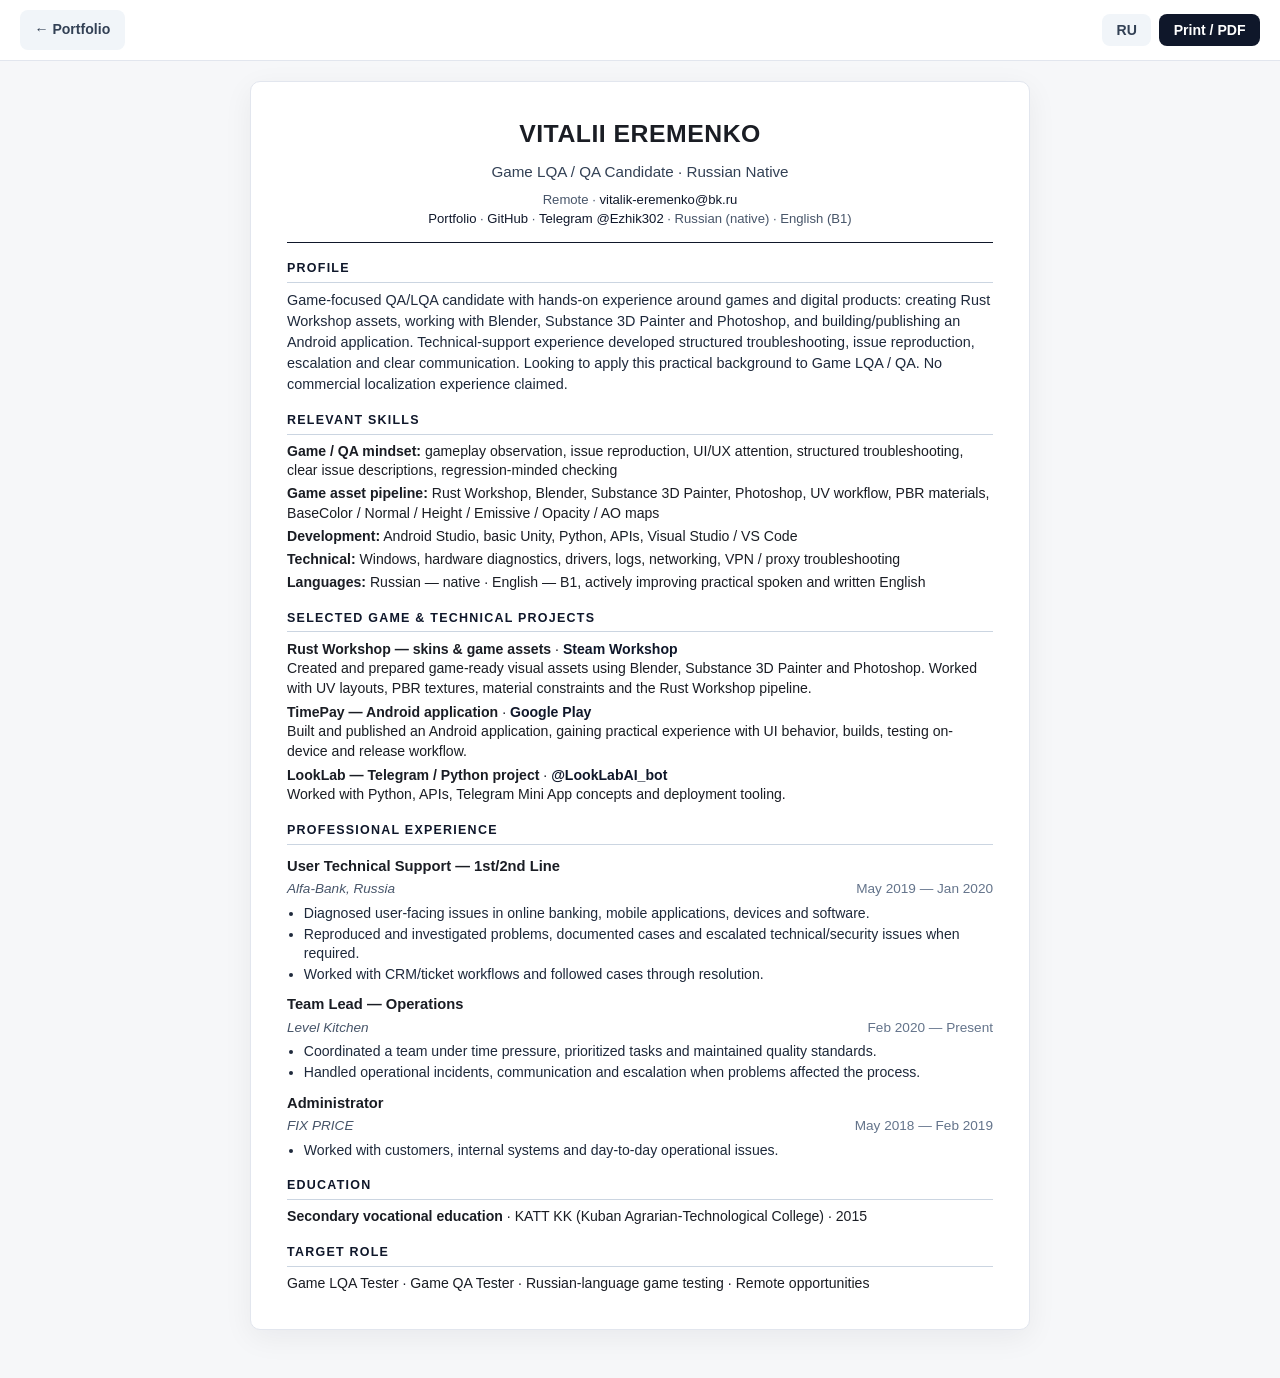
==== resume-game-lqa.html @ 5cd70b4b "Add Game LQA resume copy" ====
<!DOCTYPE html>
<html lang="en">
<head>
  <meta charset="UTF-8" />
  <meta name="viewport" content="width=device-width, initial-scale=1" />
  <meta name="description" content="Vitalii Eremenko — Game LQA / QA candidate with hands-on game asset, Android development and technical support experience." />
  <title>Vitalii Eremenko — Game LQA / QA Resume</title>
  <link rel="stylesheet" href="styles.css" />
</head>
<body class="resume-page">
  <div class="resume-toolbar no-print">
    <a class="back" href="index.html">← Portfolio</a>
    <div style="display:flex;gap:.5rem;flex-wrap:wrap">
      <button class="back" id="langToggle" type="button">RU</button>
      <button class="print-btn" type="button" onclick="window.print()">Print / PDF</button>
    </div>
  </div>

  <article class="resume-sheet lqa-resume">
    <div data-lang="en">
      <header class="rs-header">
        <h1>Vitalii Eremenko</h1>
        <div class="role">Game LQA / QA Candidate · Russian Native</div>
        <div class="meta">
          Remote · <a href="mailto:vitalik-eremenko@bk.ru">vitalik-eremenko@bk.ru</a><br>
          <a href="https://mikeweste.github.io">Portfolio</a> ·
          <a href="https://github.com/MikeWeste">GitHub</a> ·
          <a href="https://t.me/Ezhik302">Telegram @Ezhik302</a> · Russian (native) · English (B1)
        </div>
      </header>

      <h2>Profile</h2>
      <p class="sum">Game-focused QA/LQA candidate with hands-on experience around games and digital products: creating Rust Workshop assets, working with Blender, Substance 3D Painter and Photoshop, and building/publishing an Android application. Technical-support experience developed structured troubleshooting, issue reproduction, escalation and clear communication. Looking to apply this practical background to Game LQA / QA. No commercial localization experience claimed.</p>

      <h2>Relevant Skills</h2>
      <p class="skill-line"><strong>Game / QA mindset:</strong> gameplay observation, issue reproduction, UI/UX attention, structured troubleshooting, clear issue descriptions, regression-minded checking</p>
      <p class="skill-line"><strong>Game asset pipeline:</strong> Rust Workshop, Blender, Substance 3D Painter, Photoshop, UV workflow, PBR materials, BaseColor / Normal / Height / Emissive / Opacity / AO maps</p>
      <p class="skill-line"><strong>Development:</strong> Android Studio, basic Unity, Python, APIs, Visual Studio / VS Code</p>
      <p class="skill-line"><strong>Technical:</strong> Windows, hardware diagnostics, drivers, logs, networking, VPN / proxy troubleshooting</p>
      <p class="skill-line"><strong>Languages:</strong> Russian — native · English — B1, actively improving practical spoken and written English</p>

      <h2>Selected Game & Technical Projects</h2>
      <p class="proj"><strong>Rust Workshop — skins & game assets</strong> · <a href="https://steamcommunity.com/profiles/76561199488060129/myworkshopfiles/" target="_blank" rel="noopener">Steam Workshop</a><br>Created and prepared game-ready visual assets using Blender, Substance 3D Painter and Photoshop. Worked with UV layouts, PBR textures, material constraints and the Rust Workshop pipeline.</p>
      <p class="proj"><strong>TimePay — Android application</strong> · <a href="https://play.google.com/store/apps/details?id=com.vital.mypayday" target="_blank" rel="noopener">Google Play</a><br>Built and published an Android application, gaining practical experience with UI behavior, builds, testing on-device and release workflow.</p>
      <p class="proj"><strong>LookLab — Telegram / Python project</strong> · <a href="https://t.me/LookLabAI_bot" target="_blank" rel="noopener">@LookLabAI_bot</a><br>Worked with Python, APIs, Telegram Mini App concepts and deployment tooling.</p>

      <h2>Professional Experience</h2>
      <div class="role-title">User Technical Support — 1st/2nd Line</div>
      <div class="role-meta"><span>Alfa-Bank, Russia</span><span class="dates">May 2019 — Jan 2020</span></div>
      <ul>
        <li>Diagnosed user-facing issues in online banking, mobile applications, devices and software.</li>
        <li>Reproduced and investigated problems, documented cases and escalated technical/security issues when required.</li>
        <li>Worked with CRM/ticket workflows and followed cases through resolution.</li>
      </ul>

      <div class="role-title">Team Lead — Operations</div>
      <div class="role-meta"><span>Level Kitchen</span><span class="dates">Feb 2020 — Present</span></div>
      <ul>
        <li>Coordinated a team under time pressure, prioritized tasks and maintained quality standards.</li>
        <li>Handled operational incidents, communication and escalation when problems affected the process.</li>
      </ul>

      <div class="role-title">Administrator</div>
      <div class="role-meta"><span>FIX PRICE</span><span class="dates">May 2018 — Feb 2019</span></div>
      <ul><li>Worked with customers, internal systems and day-to-day operational issues.</li></ul>

      <h2>Education</h2>
      <p class="skill-line"><strong>Secondary vocational education</strong> · KATT KK (Kuban Agrarian-Technological College) · 2015</p>

      <h2>Target Role</h2>
      <p class="skill-line">Game LQA Tester · Game QA Tester · Russian-language game testing · Remote opportunities</p>
    </div>

    <div data-lang="ru" hidden>
      <header class="rs-header">
        <h1>Еременко Виталий</h1>
        <div class="role">Кандидат Game LQA / QA · Русский — родной</div>
        <div class="meta">
          Удалённо · <a href="mailto:vitalik-eremenko@bk.ru">vitalik-eremenko@bk.ru</a><br>
          <a href="https://mikeweste.github.io">Портфолио</a> ·
          <a href="https://github.com/MikeWeste">GitHub</a> ·
          <a href="https://t.me/Ezhik302">Telegram @Ezhik302</a> · Русский — родной · Английский — B1
        </div>
      </header>

      <h2>Профиль</h2>
      <p class="sum">Кандидат на Game QA/LQA с практическим опытом вокруг игр и цифровых продуктов: создание ассетов для Rust Workshop, работа в Blender, Substance 3D Painter и Photoshop, разработка и публикация Android-приложения. Опыт технической поддержки развил системный troubleshooting, воспроизведение проблем, эскалацию и понятное описание кейсов. Хочу применить этот опыт в Game LQA / QA. Коммерческий опыт локализации не заявляю.</p>

      <h2>Релевантные навыки</h2>
      <p class="skill-line"><strong>Game / QA:</strong> наблюдение за gameplay, воспроизведение проблем, внимание к UI/UX, системная диагностика, понятное описание ошибок, повторная проверка исправлений</p>
      <p class="skill-line"><strong>Игровые ассеты:</strong> Rust Workshop, Blender, Substance 3D Painter, Photoshop, UV, PBR, BaseColor / Normal / Height / Emissive / Opacity / AO</p>
      <p class="skill-line"><strong>Разработка:</strong> Android Studio, базовый Unity, Python, API, Visual Studio / VS Code</p>
      <p class="skill-line"><strong>Техническое:</strong> Windows, диагностика ПК, драйверы, логи, сети, VPN / proxy</p>
      <p class="skill-line"><strong>Языки:</strong> русский — родной · английский — B1, активно улучшаю практический разговорный и письменный английский</p>

      <h2>Игровые и технические проекты</h2>
      <p class="proj"><strong>Rust Workshop — скины и игровые ассеты</strong> · <a href="https://steamcommunity.com/profiles/76561199488060129/myworkshopfiles/" target="_blank" rel="noopener">Steam Workshop</a><br>Создание и подготовка игровых визуальных ассетов в Blender, Substance 3D Painter и Photoshop. Работа с UV, PBR-текстурами, ограничениями материалов и пайплайном Rust Workshop.</p>
      <p class="proj"><strong>TimePay — Android-приложение</strong> · <a href="https://play.google.com/store/apps/details?id=com.vital.mypayday" target="_blank" rel="noopener">Google Play</a><br>Разработка и публикация Android-приложения: UI, сборки, проверка на устройстве и процесс релиза.</p>
      <p class="proj"><strong>LookLab — Telegram / Python</strong> · <a href="https://t.me/LookLabAI_bot" target="_blank" rel="noopener">@LookLabAI_bot</a><br>Python, API, Telegram Mini App и инструменты развёртывания.</p>

      <h2>Опыт работы</h2>
      <div class="role-title">Техническая поддержка пользователей — 1–2 линия</div>
      <div class="role-meta"><span>Альфа-Банк, Россия</span><span class="dates">Май 2019 — Янв 2020</span></div>
      <ul>
        <li>Диагностика пользовательских проблем в онлайн-банкинге, мобильных приложениях, устройствах и ПО.</li>
        <li>Воспроизведение и исследование проблем, описание кейсов и эскалация в IT/ИБ при необходимости.</li>
        <li>Работа с CRM/тикетами и сопровождение обращений до решения.</li>
      </ul>

      <div class="role-title">Бригадир — операционная работа</div>
      <div class="role-meta"><span>Level Kitchen</span><span class="dates">Фев 2020 — н.в.</span></div>
      <ul>
        <li>Координация команды под нагрузкой, приоритизация задач и контроль качества.</li>
        <li>Разбор операционных инцидентов, коммуникация и эскалация проблем.</li>
      </ul>

      <div class="role-title">Администратор</div>
      <div class="role-meta"><span>FIX PRICE</span><span class="dates">Май 2018 — Фев 2019</span></div>
      <ul><li>Работа с клиентами, внутренними системами и операционными вопросами.</li></ul>

      <h2>Образование</h2>
      <p class="skill-line"><strong>Среднее специальное</strong> · КАТТ КК (Кубанский аграрно-технологический техникум) · 2015</p>

      <h2>Целевая роль</h2>
      <p class="skill-line">Game LQA Tester · Game QA Tester · тестирование русской локализации игр · удалённая работа</p>
    </div>
  </article>
<script>
const toggle=document.getElementById('langToggle');
toggle.addEventListener('click',()=>{const en=document.querySelector('[data-lang="en"]'),ru=document.querySelector('[data-lang="ru"]');const toRu=ru.hidden;en.hidden=toRu;ru.hidden=!toRu;toggle.textContent=toRu?'EN':'RU';document.documentElement.lang=toRu?'ru':'en';});
</script>
</body>
</html>
---- styles.css ----
:root {
  --bg: #0a0c10;
  --bg-elev: #11151c;
  --line: rgba(148, 163, 184, 0.14);
  --text: #e8edf5;
  --muted: #8b97a8;
  --faint: #5c6778;
  --accent: #64ffda;
  --accent-dim: rgba(100, 255, 218, 0.12);
  --serif: "Instrument Serif", Georgia, serif;
  --sans: "DM Sans", system-ui, sans-serif;
  --rail: 320px;
  --max-main: 640px;
}

*,
*::before,
*::after {
  box-sizing: border-box;
  margin: 0;
  padding: 0;
}

html {
  scroll-behavior: smooth;
  scroll-padding-top: 2rem;
}

body {
  font-family: var(--sans);
  background: var(--bg);
  color: var(--text);
  line-height: 1.65;
  font-size: 16px;
  -webkit-font-smoothing: antialiased;
}

a {
  color: var(--accent);
  text-decoration: none;
  transition: color 0.15s ease, background 0.15s ease, border-color 0.15s ease;
}

a:hover {
  color: #9bffe8;
}

.skip {
  position: absolute;
  left: -999px;
  top: 0;
}
.skip:focus {
  left: 1rem;
  top: 1rem;
  z-index: 100;
  background: var(--accent);
  color: #04201a;
  padding: 0.5rem 0.75rem;
  border-radius: 6px;
}

/* Shell: rail + main */
.shell {
  display: grid;
  grid-template-columns: var(--rail) 1fr;
  min-height: 100vh;
  max-width: 1200px;
  margin: 0 auto;
}

.rail {
  position: sticky;
  top: 0;
  height: 100vh;
  padding: 4rem 2rem 2.5rem 2.5rem;
  display: flex;
  flex-direction: column;
  border-right: 1px solid var(--line);
  background:
    radial-gradient(ellipse 80% 50% at 20% 0%, rgba(100, 255, 218, 0.06), transparent 60%),
    var(--bg);
}

.rail-kicker {
  font-size: 0.78rem;
  letter-spacing: 0.12em;
  text-transform: uppercase;
  color: var(--accent);
  font-weight: 600;
  margin-bottom: 0.85rem;
}

.rail-name {
  font-family: var(--serif);
  font-size: clamp(2.4rem, 3.2vw, 3rem);
  font-weight: 400;
  line-height: 1.05;
  letter-spacing: -0.02em;
  margin-bottom: 1rem;
}

.rail-tag {
  color: var(--muted);
  font-size: 0.95rem;
  max-width: 28ch;
  margin-bottom: 1.5rem;
}

.rail-links {
  display: flex;
  flex-wrap: wrap;
  gap: 0.45rem 0.9rem;
  margin-bottom: 2rem;
}

.rail-links a {
  font-size: 0.88rem;
  color: var(--muted);
  border-bottom: 1px solid transparent;
}

.rail-links a:hover {
  color: var(--accent);
  border-bottom-color: rgba(100, 255, 218, 0.4);
}

.rail-nav {
  display: flex;
  flex-direction: column;
  gap: 0.35rem;
  margin-top: auto;
}

.rail-nav a {
  color: var(--faint);
  font-size: 0.82rem;
  font-weight: 600;
  letter-spacing: 0.08em;
  text-transform: uppercase;
  padding: 0.35rem 0;
  border-left: 2px solid transparent;
  padding-left: 0.75rem;
}

.rail-nav a:hover,
.rail-nav a.active {
  color: var(--text);
  border-left-color: var(--accent);
}

.rail-meta {
  margin-top: 1.75rem;
  font-size: 0.78rem;
  color: var(--faint);
}

/* Main column */
.main {
  padding: 4rem 3rem 5rem;
  max-width: calc(var(--max-main) + 6rem);
}

.block {
  margin-bottom: 4rem;
  scroll-margin-top: 2rem;
}

.label {
  font-size: 0.75rem;
  font-weight: 700;
  letter-spacing: 0.14em;
  text-transform: uppercase;
  color: var(--accent);
  margin-bottom: 1.25rem;
}

.prose {
  color: var(--muted);
  font-size: 1.02rem;
}

.prose p + p {
  margin-top: 1rem;
}

.prose strong {
  color: var(--text);
  font-weight: 600;
}

.muted {
  color: var(--muted);
}

.small {
  font-size: 0.88rem;
  margin-top: 1rem;
}

/* Experience */
.jobs {
  list-style: none;
  display: grid;
  gap: 1.75rem;
}

.job {
  display: grid;
  grid-template-columns: 100px 1fr;
  gap: 1rem;
}

.job-dates {
  font-size: 0.78rem;
  font-weight: 600;
  letter-spacing: 0.04em;
  color: var(--faint);
  padding-top: 0.35rem;
  font-variant-numeric: tabular-nums;
}

.job-body h3 {
  font-size: 1.05rem;
  font-weight: 600;
  margin-bottom: 0.55rem;
  letter-spacing: -0.01em;
}

.job-body h3 span {
  color: var(--muted);
  font-weight: 500;
}

.job-body ul {
  list-style: none;
  display: grid;
  gap: 0.35rem;
}

.job-body li {
  position: relative;
  padding-left: 0.9rem;
  color: var(--muted);
  font-size: 0.95rem;
}

.job-body li::before {
  content: "▹";
  position: absolute;
  left: 0;
  color: var(--accent);
  font-size: 0.85rem;
}

/* Skills rows — scannable, not walls */
.skill-rows {
  display: grid;
  gap: 0.85rem;
}

.skill-row {
  display: grid;
  grid-template-columns: 88px 1fr;
  gap: 1rem;
  align-items: baseline;
  padding-bottom: 0.85rem;
  border-bottom: 1px solid var(--line);
}

.skill-cat {
  font-size: 0.78rem;
  font-weight: 700;
  letter-spacing: 0.06em;
  text-transform: uppercase;
  color: var(--text);
}

.skill-items {
  color: var(--muted);
  font-size: 0.95rem;
}

/* Project cards — single column list (3 items, no empty slot) */
.cards {
  display: flex;
  flex-direction: column;
  gap: 0.85rem;
  perspective: 900px;
}

.card {
  --rx: 0deg;
  --ry: 0deg;
  --lift: 0px;
  --press: 1;
  position: relative;
  display: grid;
  grid-template-columns: auto 1fr;
  grid-template-areas:
    "num head"
    "num desc"
    "num tags";
  column-gap: 1rem;
  row-gap: 0.35rem;
  align-items: start;
  background: var(--bg-elev);
  border: 1px solid var(--line);
  border-radius: 12px;
  padding: 1.15rem 1.25rem;
  overflow: hidden;
  isolation: isolate;
  transform-style: preserve-3d;
  transform:
    translateY(var(--lift))
    scale(var(--press))
    rotateX(var(--rx))
    rotateY(var(--ry));
  transition:
    border-color 0.25s ease,
    box-shadow 0.25s ease,
    transform 0.12s ease-out;
  will-change: transform;
  touch-action: manipulation;
  -webkit-tap-highlight-color: transparent;
}

.card-frost {
  position: absolute;
  inset: 0;
  width: 100%;
  height: 100%;
  pointer-events: none;
  z-index: 5;
  border-radius: inherit;
}

.card.is-hover,
.card:hover,
.card.is-frosted {
  border-color: rgba(180, 220, 255, 0.45);
  box-shadow:
    0 12px 36px rgba(80, 140, 200, 0.18),
    0 0 0 1px rgba(200, 230, 255, 0.12),
    inset 0 0 24px rgba(180, 220, 255, 0.06);
}

.card.is-press {
  --press: 0.97;
  --lift: 0px !important;
  transition-duration: 0.06s;
}

.card-link {
  color: inherit;
  display: block;
}

.card-link:hover {
  color: inherit;
}

@media (prefers-reduced-motion: reduce) {
  .card {
    transform: none !important;
    transition: border-color 0.2s ease;
  }
  .card-frost {
    display: none;
  }
}

.card-top {
  position: relative;
  z-index: 1;
  grid-area: head;
  display: flex;
  justify-content: space-between;
  align-items: baseline;
  gap: 0.75rem;
  margin-bottom: 0;
}

.card-num {
  grid-area: num;
  position: relative;
  z-index: 1;
  font-size: 1.35rem;
  font-weight: 700;
  letter-spacing: -0.03em;
  color: var(--faint);
  line-height: 1.1;
  min-width: 2ch;
  padding-top: 0.1rem;
}

.card-ext {
  font-size: 0.75rem;
  color: var(--accent);
  font-weight: 600;
  flex-shrink: 0;
}

.card h3 {
  position: relative;
  z-index: 1;
  font-size: 1.05rem;
  font-weight: 600;
  margin: 0;
  letter-spacing: -0.02em;
}

.card p {
  grid-area: desc;
  position: relative;
  z-index: 1;
  color: var(--muted);
  font-size: 0.9rem;
  margin: 0;
  line-height: 1.5;
}

.card .pills {
  grid-area: tags;
  position: relative;
  z-index: 1;
  display: flex;
  flex-wrap: wrap;
  gap: 0.35rem;
  margin-top: 0.25rem;
}

.pills {
  display: flex;
  flex-wrap: wrap;
  gap: 0.35rem;
}

.pills span {
  font-size: 0.7rem;
  font-weight: 600;
  letter-spacing: 0.02em;
  color: var(--accent);
  background: var(--accent-dim);
  padding: 0.22rem 0.5rem;
  border-radius: 999px;
}

/* CTA */
.cta-row {
  display: flex;
  flex-wrap: wrap;
  gap: 0.65rem;
  margin-top: 1.25rem;
}

.btn {
  display: inline-flex;
  align-items: center;
  padding: 0.7rem 1.15rem;
  border-radius: 8px;
  font-weight: 600;
  font-size: 0.92rem;
  background: var(--accent);
  color: #04201a;
}

.btn:hover {
  color: #04201a;
  filter: brightness(1.08);
}

.btn-ghost {
  background: transparent;
  color: var(--text);
  border: 1px solid var(--line);
}

.btn-ghost:hover {
  border-color: rgba(100, 255, 218, 0.4);
  color: var(--accent);
}

.foot {
  display: flex;
  justify-content: space-between;
  gap: 1rem;
  padding-top: 2rem;
  border-top: 1px solid var(--line);
  font-size: 0.82rem;
  color: var(--faint);
}

/* Resume page */
body.resume-page {
  background: #f6f7f9;
  color: #1a1d24;
  font-family: "DM Sans", Arial, Helvetica, sans-serif;
}

.resume-toolbar {
  position: sticky;
  top: 0;
  z-index: 20;
  display: flex;
  justify-content: space-between;
  align-items: center;
  gap: 1rem;
  padding: 0.65rem 1.25rem;
  background: rgba(255, 255, 255, 0.94);
  backdrop-filter: blur(10px);
  border-bottom: 1px solid #e2e6ee;
}

.resume-toolbar a,
.resume-toolbar button {
  font-family: inherit;
  font-size: 0.88rem;
  font-weight: 600;
  border: 0;
  cursor: pointer;
  border-radius: 8px;
  padding: 0.5rem 0.9rem;
  text-decoration: none;
}

.resume-toolbar .back {
  color: #334155;
  background: #f1f5f9;
}

.resume-toolbar .print-btn {
  color: #fff;
  background: #0f172a;
}

.resume-sheet {
  width: min(100% - 2rem, 780px);
  margin: 1.25rem auto 3rem;
  background: #fff;
  border: 1px solid #e2e6ee;
  border-radius: 10px;
  box-shadow: 0 8px 30px rgba(15, 23, 42, 0.06);
  padding: 2rem 2.25rem;
}

.rs-header {
  text-align: center;
  margin-bottom: 0.85rem;
  padding-bottom: 0.85rem;
  border-bottom: 1.5px solid #0f172a;
}

.rs-header h1 {
  font-size: 1.55rem;
  font-weight: 700;
  letter-spacing: 0.02em;
  text-transform: uppercase;
  margin-bottom: 0.25rem;
}

.rs-header .role {
  font-size: 0.95rem;
  color: #334155;
  margin-bottom: 0.4rem;
}

.rs-header .meta {
  font-size: 0.82rem;
  color: #475569;
  line-height: 1.45;
}

.rs-header .meta a {
  color: #0f172a;
  text-decoration: none;
}

.resume-sheet h2 {
  font-size: 0.78rem;
  font-weight: 700;
  letter-spacing: 0.1em;
  text-transform: uppercase;
  border-bottom: 1px solid #cbd5e1;
  margin: 0.95rem 0 0.45rem;
  padding-bottom: 0.2rem;
  color: #0f172a;
}

.resume-sheet .sum {
  font-size: 0.9rem;
  line-height: 1.45;
  color: #1e293b;
  margin-bottom: 0.15rem;
}

.resume-sheet .skill-line {
  font-size: 0.88rem;
  line-height: 1.4;
  margin-bottom: 0.2rem;
}

.resume-sheet .skill-line strong {
  font-weight: 700;
}

.resume-sheet .role-title {
  font-weight: 700;
  font-size: 0.92rem;
  margin-top: 0.55rem;
}

.resume-sheet .role-meta {
  display: flex;
  justify-content: space-between;
  gap: 1rem;
  font-size: 0.85rem;
  color: #475569;
  font-style: italic;
  margin-bottom: 0.2rem;
}

.resume-sheet .role-meta .dates {
  font-style: normal;
  white-space: nowrap;
  color: #64748b;
}

.resume-sheet ul {
  margin: 0.15rem 0 0.35rem 1.05rem;
  list-style: disc;
}

.resume-sheet li {
  font-size: 0.88rem;
  line-height: 1.35;
  margin-bottom: 0.12rem;
  color: #1e293b;
}

.resume-sheet .proj {
  font-size: 0.88rem;
  line-height: 1.4;
  margin-bottom: 0.25rem;
}

.resume-sheet .proj a {
  color: #0f172a;
  font-weight: 600;
}

/* Mobile */
@media (max-width: 900px) {
  .shell {
    grid-template-columns: 1fr;
  }

  .rail {
    position: relative;
    height: auto;
    border-right: 0;
    border-bottom: 1px solid var(--line);
    padding: 2rem 1.25rem 1.5rem;
  }

  .rail-nav {
    flex-direction: row;
    flex-wrap: wrap;
    gap: 0.5rem 1rem;
    margin-top: 1.25rem;
  }

  .rail-nav a {
    border-left: 0;
    padding-left: 0;
    border-bottom: 2px solid transparent;
  }

  .rail-nav a:hover,
  .rail-nav a.active {
    border-left-color: transparent;
    border-bottom-color: var(--accent);
  }

  .main {
    padding: 2rem 1.25rem 3rem;
  }

  .job {
    grid-template-columns: 1fr;
    gap: 0.25rem;
  }

  .skill-row {
    grid-template-columns: 1fr;
    gap: 0.25rem;
  }

}

@media print {
  .resume-toolbar {
    display: none !important;
  }
  body.resume-page {
    background: #fff;
  }
  .resume-sheet {
    width: 100%;
    margin: 0;
    border: 0;
    box-shadow: none;
    border-radius: 0;
    padding: 0;
  }
}
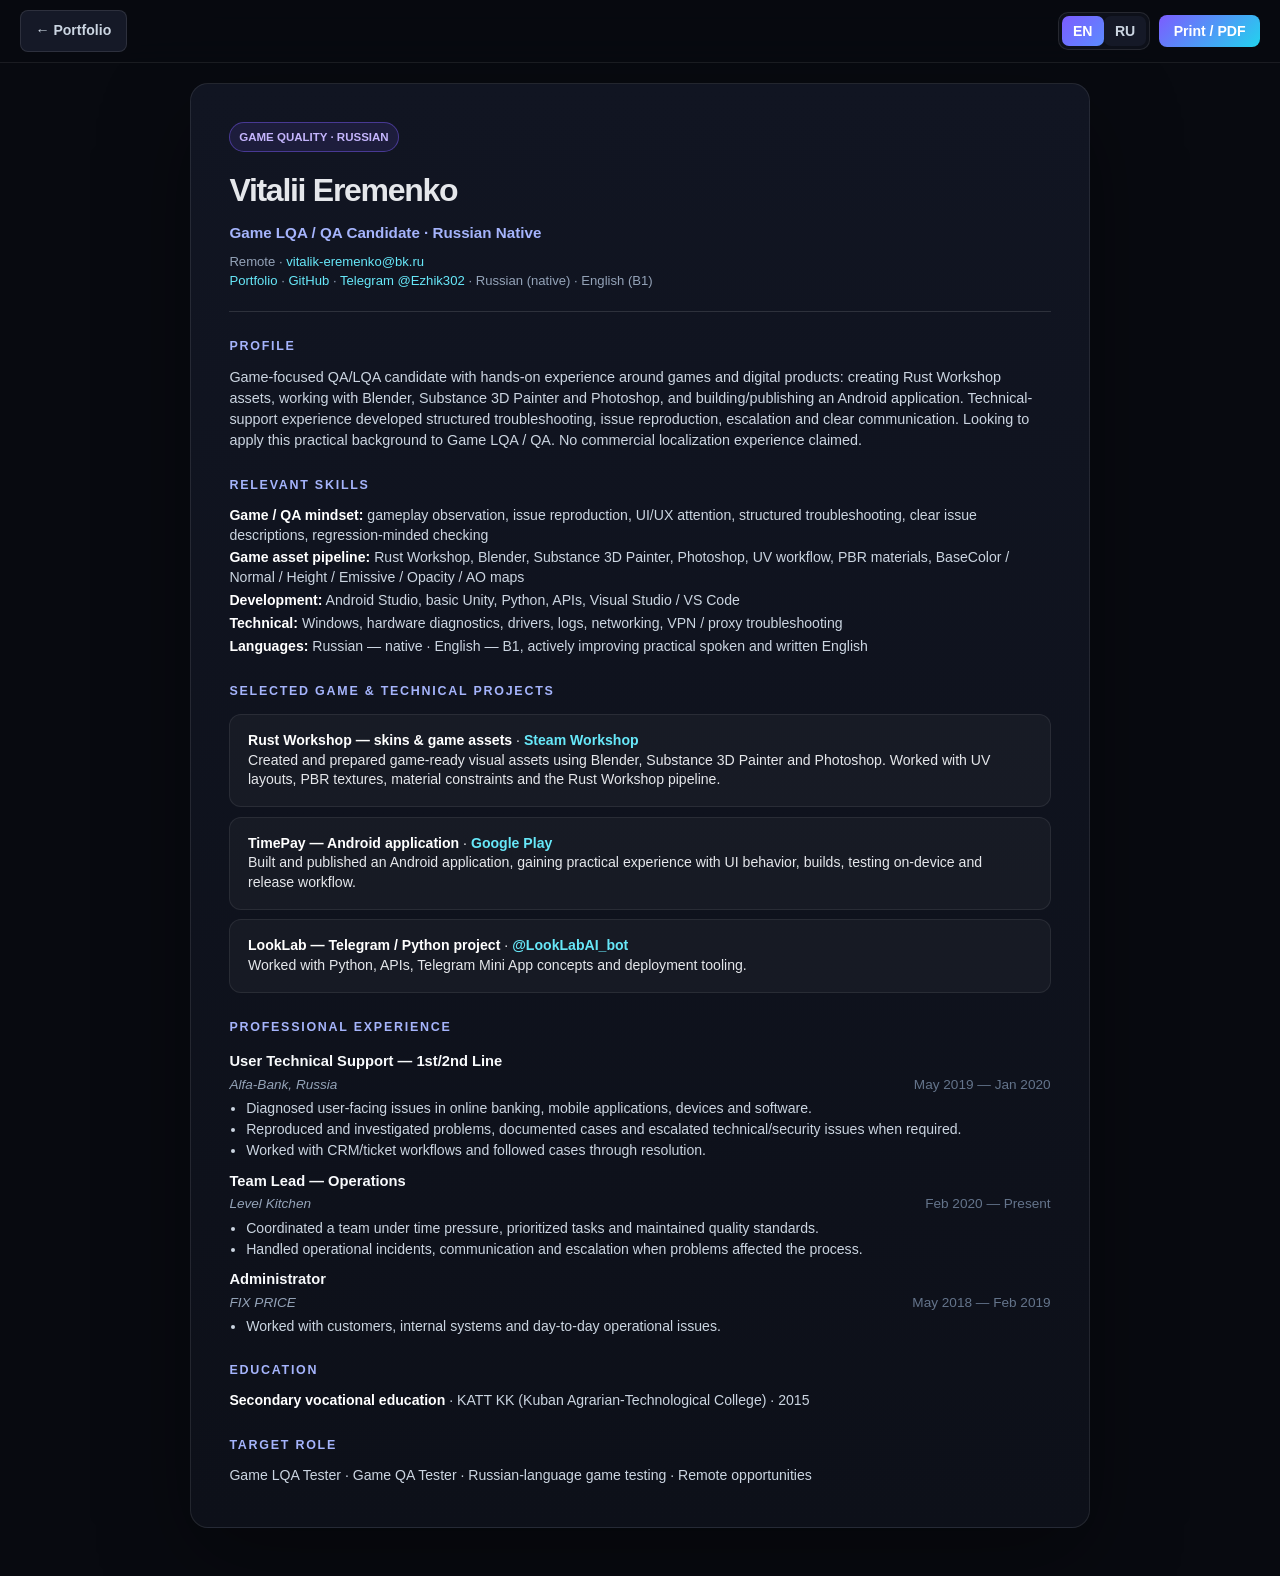
==== commit c4e9a9d2: "Redesign Game LQA resume and improve language switch" ====
--- a/resume-game-lqa.html
+++ b/resume-game-lqa.html
@@ -6,12 +6,39 @@
   <meta name="description" content="Vitalii Eremenko — Game LQA / QA candidate with hands-on game asset, Android development and technical support experience." />
   <title>Vitalii Eremenko — Game LQA / QA Resume</title>
   <link rel="stylesheet" href="styles.css" />
+<style>
+:root{--lqa:#7c5cff;--lqa2:#22d3ee;--ink:#eef2ff;--panel:#111522}
+body.resume-page{background:#080a10;color:var(--ink);min-height:100vh}
+.resume-toolbar{background:rgba(8,10,16,.86);border-bottom:1px solid rgba(255,255,255,.08);backdrop-filter:blur(16px)}
+.resume-toolbar .back,.lang-switch button{background:#151927;color:#cbd5e1;border:1px solid rgba(255,255,255,.1)}
+.resume-toolbar .print-btn{background:linear-gradient(135deg,var(--lqa),var(--lqa2));color:#fff}
+.lang-switch{display:flex;padding:3px;background:#0d1019;border:1px solid rgba(255,255,255,.1);border-radius:10px}
+.lang-switch button{border:0;border-radius:7px;padding:.42rem .7rem;cursor:pointer;font-weight:700}
+.lang-switch button.active{background:linear-gradient(135deg,var(--lqa),#5b8cff);color:white}
+.resume-sheet{width:min(100% - 2rem,900px);background:linear-gradient(180deg,#111522,#0d1019);color:#e5e7eb;border:1px solid rgba(255,255,255,.09);box-shadow:0 30px 90px rgba(0,0,0,.35);border-radius:18px;padding:2.4rem}
+.rs-header{text-align:left;border-bottom:1px solid rgba(255,255,255,.12);padding-bottom:1.35rem}
+.rs-header h1{font-size:2rem;text-transform:none;letter-spacing:-.04em}
+.rs-header .role{color:#a5b4fc;font-weight:700}
+.rs-header .meta,.resume-sheet .role-meta{color:#94a3b8}
+.rs-header .meta a,.resume-sheet .proj a{color:#67e8f9}
+.resume-sheet h2{color:#a5b4fc;border-bottom:0;margin-top:1.5rem;letter-spacing:.14em}
+.resume-sheet .sum,.resume-sheet .skill-line,.resume-sheet li{color:#cbd5e1}
+.resume-sheet .role-title{color:#f8fafc}
+.resume-sheet .proj{padding:1rem 1.1rem;background:rgba(255,255,255,.035);border:1px solid rgba(255,255,255,.08);border-radius:12px;margin:.6rem 0}
+.resume-sheet strong{color:#fff}
+.lqa-badge{display:inline-flex;padding:.28rem .55rem;border:1px solid rgba(124,92,255,.45);background:rgba(124,92,255,.12);border-radius:999px;color:#c4b5fd;font-size:.72rem;font-weight:700;margin-bottom:.7rem}
+@media(max-width:640px){.resume-sheet{width:100%;margin:0;border-radius:0;padding:1.25rem;border-left:0;border-right:0}.resume-toolbar{padding:.6rem}.rs-header h1{font-size:1.65rem}.resume-sheet .role-meta{flex-direction:column;gap:0}.resume-sheet .role-meta .dates{white-space:normal}}
+@media print{body.resume-page{background:#fff;color:#111}.resume-sheet{background:#fff;color:#111}.resume-sheet .sum,.resume-sheet .skill-line,.resume-sheet li,.resume-sheet .role-meta{color:#222}.resume-sheet h2,.rs-header .role{color:#4338ca}.resume-sheet strong,.resume-sheet .role-title{color:#111}.resume-sheet .proj{border:1px solid #ddd;background:#fff}}
+</style>
 </head>
 <body class="resume-page">
   <div class="resume-toolbar no-print">
     <a class="back" href="index.html">← Portfolio</a>
-    <div style="display:flex;gap:.5rem;flex-wrap:wrap">
-      <button class="back" id="langToggle" type="button">RU</button>
+    <div style="display:flex;gap:.55rem;align-items:center;flex-wrap:wrap">
+      <div class="lang-switch" aria-label="Language">
+        <button id="langEN" class="active" type="button">EN</button>
+        <button id="langRU" type="button">RU</button>
+      </div>
       <button class="print-btn" type="button" onclick="window.print()">Print / PDF</button>
     </div>
   </div>
@@ -19,7 +46,7 @@
   <article class="resume-sheet lqa-resume">
     <div data-lang="en">
       <header class="rs-header">
-        <h1>Vitalii Eremenko</h1>
+        <span class="lqa-badge">GAME QUALITY · RUSSIAN</span><h1>Vitalii Eremenko</h1>
         <div class="role">Game LQA / QA Candidate · Russian Native</div>
         <div class="meta">
           Remote · <a href="mailto:vitalik-eremenko@bk.ru">vitalik-eremenko@bk.ru</a><br>
@@ -73,7 +100,7 @@
 
     <div data-lang="ru" hidden>
       <header class="rs-header">
-        <h1>Еременко Виталий</h1>
+        <span class="lqa-badge">GAME QUALITY · RUSSIAN</span><h1>Еременко Виталий</h1>
         <div class="role">Кандидат Game LQA / QA · Русский — родной</div>
         <div class="meta">
           Удалённо · <a href="mailto:vitalik-eremenko@bk.ru">vitalik-eremenko@bk.ru</a><br>
@@ -126,8 +153,10 @@
     </div>
   </article>
 <script>
-const toggle=document.getElementById('langToggle');
-toggle.addEventListener('click',()=>{const en=document.querySelector('[data-lang="en"]'),ru=document.querySelector('[data-lang="ru"]');const toRu=ru.hidden;en.hidden=toRu;ru.hidden=!toRu;toggle.textContent=toRu?'EN':'RU';document.documentElement.lang=toRu?'ru':'en';});
+const en=document.querySelector('[data-lang="en"]'),ru=document.querySelector('[data-lang="ru"]');
+const enBtn=document.getElementById('langEN'),ruBtn=document.getElementById('langRU');
+function setLang(lang){const isRu=lang==='ru';en.hidden=isRu;ru.hidden=!isRu;enBtn.classList.toggle('active',!isRu);ruBtn.classList.toggle('active',isRu);document.documentElement.lang=lang;localStorage.setItem('resumeLang',lang)}
+enBtn.addEventListener('click',()=>setLang('en'));ruBtn.addEventListener('click',()=>setLang('ru'));setLang(localStorage.getItem('resumeLang')||'en');
 </script>
 </body>
 </html>
